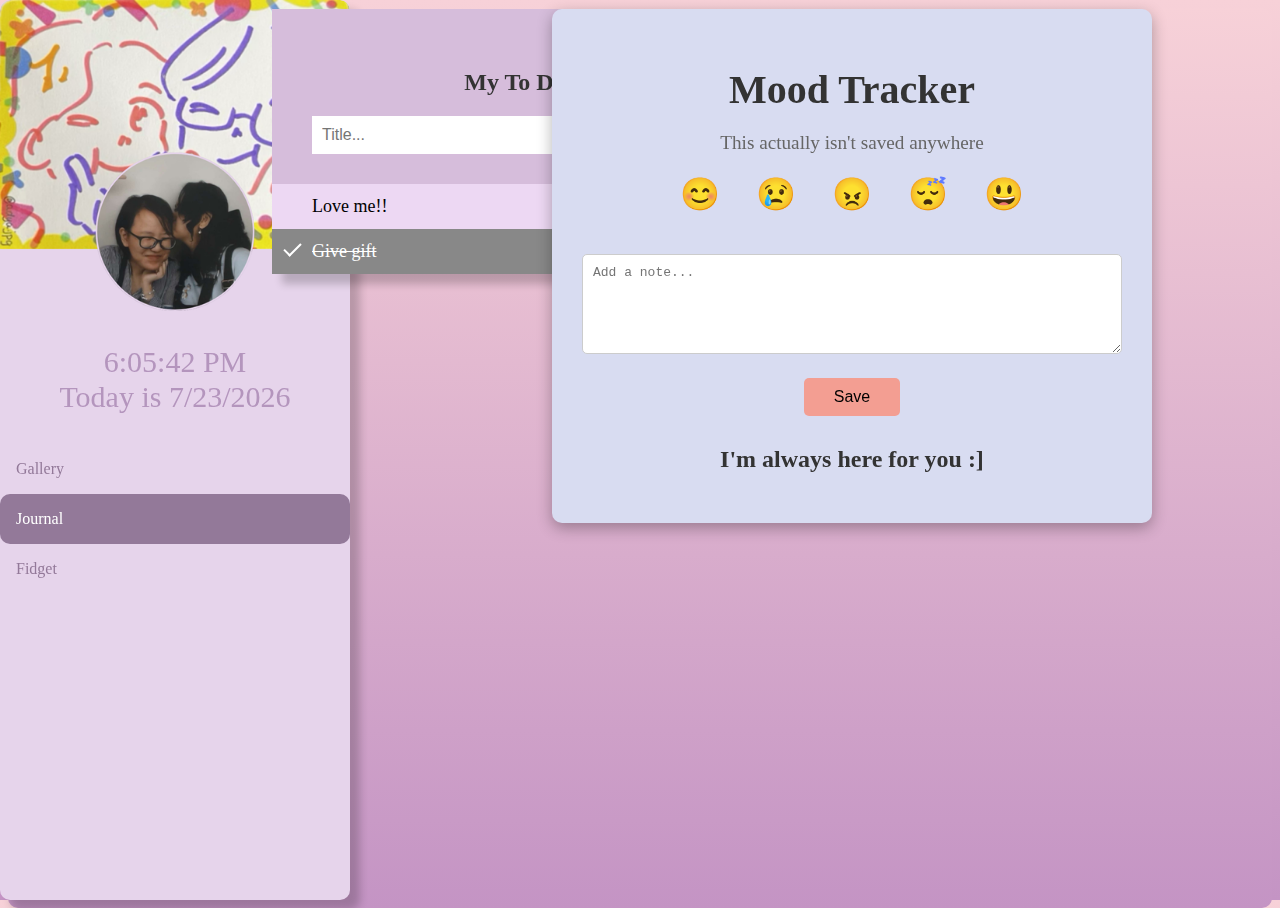
==== td.html @ 49b5926c "Add files via upload" ====
<!DOCTYPE html>
<html>
    <head>
        <title>
            ♡
        </title>
        <meta charset="UTF-8">
    <meta name="viewport" content="width=device-width, initial-scale=1.0">
        </head>
        <link rel="stylesheet" href="style.css">
        <script src="td.js"></script>
            <div class="sidebar">
                <img src="side.png" alt="majo" style="width: 100%;">

                
                <p style="font-size: 30px; color: rgb(180, 149, 189); text-align: center; height: 5px;"><span id="time"></span></p>
                <script>
                var dt = new Date();
                document.getElementById("time").innerHTML = dt.toLocaleTimeString();
                </script>

                <p style="font-size: 30px; color: rgb(180, 149, 189); text-align: center;">Today is <span id="date"></span></p>
                    <script>
                    var dt = new Date();
                    document.getElementById("date").innerHTML = dt.toLocaleDateString();
                    </script>
              
                <a href="home.html">Gallery</a>
                <a class="active" href="#news">Journal</a>
                <a href="fidget.html">Fidget</a>
                <iframe style="border-radius:12px" src="https://open.spotify.com/embed/playlist/1Rt3HAIh7VcSddDTkrA2cC?utm_source=generator" width="100%" height="250px" frameBorder="0" allowfullscreen="" allow="autoplay; clipboard-write; encrypted-media; fullscreen; picture-in-picture" loading="lazy"></iframe>

              </div>
              
              <!-- Page content -->
              <div class="content">
                <div class="todo"style="width: 150%;">
                <div id="myDIV" class="header">
                    <h2>My To Do List</h2>
                    <input type="text" id="myInput" placeholder="Title...">
                    <span onclick="newElement()" class="addBtn">Add</span>
                  </div>
                  
                  <ul id="myUL">
                    <li>Love me!!</li>
                    <li class="checked">Give gift</li>
                  </ul>
              </div>
              <div class="container">
                <h1>Mood Tracker</h1>
                <p>This actually isn't saved anywhere</p>
                <div class="mood-selector">
                    <button class="mood-btn" data-mood="happy">😊</button>
                    <button class="mood-btn" data-mood="sad">😢</button>
                    <button class="mood-btn" data-mood="angry">😠</button>
                    <button class="mood-btn" data-mood="tired">😴</button>
                    <button class="mood-btn" data-mood="excited">😃</button>
                </div>
                <textarea id="note" placeholder="Add a note..."></textarea>
                <button id="save-btn">Save</button>
                <h2>I'm always here for you :]</h2>
                <div id="today-mood"></div>
                <div id="save-message" class="hidden"></div>
        
            </div>
       
            <script src="script.js"></script>
        
            </div>
        </body>
---- style.css ----
body, html {
    height: 100%;
    background-image: linear-gradient(rgb(247, 209, 216), rgb(196, 148, 196));
  }

  /*gallery*/
  div.gallery {
    margin: 10px;
    border: 1px solid #ccc;
    float: left;
    width: 180px;
    box-shadow: 10px 10px 8px rgba(0,0,0,0.2) ;
  }
  
  div.gallery:hover {
    border: 1px solid #777;
  }
  
  div.gallery img {
    width: 100%;
    height: auto;
  }
  
  div.desc {
    padding: 15px;
    text-align: center;
    background-color: #e6d4eb;
  }

  /*sidebar*/
.sidebar {
    margin: 0;
    padding: 0;
    width: 350px;
    background-color: #e6d4eb;
    position: fixed;
    height: 100%;
    left: 0;
    top: 0;
    overflow: auto;
    box-shadow: 10px 10px 8px rgba(0,0,0,0.2);
  }
  
  /* Sidebar links */
  .sidebar a {
    display: block;
    color: rgb(147, 121, 153);
    padding: 16px;
    text-decoration: none;
  }
  
  /* Active/current link */
  .sidebar a.active {
    background-color: rgb(147, 121, 153);
    color: white;
  }
  
  /* Links on mouse-over */
  .sidebar a:hover:not(.active) {
    background-color: rgb(147, 121, 153);
    color: white;
  }
  
  /* Page content. The value of the margin-left property should match the value of the sidebar's width property */
  div.content {
    left: 20%;
    padding: 1px 16px;
    height: 1000px;
    position: fixed;    
  }
  
  /* On screens that are less than 700px wide, make the sidebar into a topbar */
  @media screen and (max-width: 700px) {
    .sidebar {
      width: 100%;
      height: auto;
      position: relative;
    }
    .sidebar a {float: left;}
    div.content {margin-left: 0;}
  }
  
  /* On screens that are less than 400px, display the bar vertically, instead of horizontally */
  @media screen and (max-width: 400px) {
    .sidebar a {
      text-align: center;
      float: none;
    }
  }

  /*TODO*/
  * {
    box-sizing: border-box;
    border-radius: 10px;
  }
  
  /* Remove margins and padding from the list */
  ul {
    box-shadow: 10px 10px 8px rgba(0,0,0,0.2);
    margin: 0;
    padding: 0;
    border-radius: 0;
  }
  
  /* Style the list items */
  ul li {
    cursor: pointer;
    position: relative;
    padding: 12px 8px 12px 40px;
    background: #edd8f3;
    font-size: 18px;
    transition: 0.2s;
    list-style-type: none;
    border-radius: 0;
  
    /* make the list items unselectable */
    -webkit-user-select: none;
    -moz-user-select: none;
    -ms-user-select: none;
    user-select: none;
  }
  
  /* Set all odd list items to a different color (zebra-stripes) */
  ul li:nth-child(odd) {
    background: #edd8f3;
  }
  
  /* Darker background-color on hover */
  ul li:hover {
    background: #ccbace;
  }
  
  /* When clicked on, add a background color and strike out text */
  ul li.checked {
    background: #888;
    color: #fff;
    text-decoration: line-through;
  }
  
  /* Add a "checked" mark when clicked on */
  ul li.checked::before {
    content: '';
    position: absolute;
    border-color: #fff;
    border-style: solid;
    border-width: 0 2px 2px 0;
    top: 10px;
    left: 16px;
    transform: rotate(45deg);
    height: 15px;
    width: 7px;
  }
  
  /* Style the close button */
  .close {
    position: absolute;
    right: 0;
    top: 0;
    padding: 12px 16px 12px 16px;
  }
  
  .close:hover {
    background-color: #a282d4;
    color: rgb(233, 195, 195);
  }
  
  /* Style the header */
  .header {
    background-color: #d6bddb;
    padding: 30px 40px;
    color:   rgb(233, 195, 195);
    text-align: center;
    box-shadow: 10px 10px 8px rgba(0,0,0,0.2);
    border-radius: 0;
  }
  
  /* Clear floats after the header */
  .header:after {
    content: "";
    display: table;
    clear: both;
  }
  
  /* Style the input */
  input {
    margin: 0;
    border: none;
    border-radius: 0;
    width: 75%;
    padding: 10px;
    float: left;
    font-size: 16px;
  }
  
  /* Style the "Add" button */
  .addBtn {
    padding: 10px;
    width: 25%;
    background: #d9d9d9;
    color: #555;
    float: left;
    text-align: center;
    font-size: 16px;
    cursor: pointer;
    transition: 0.3s;
    border-radius: 0;
  }
  
  .addBtn:hover {
    background-color: #bbb;
  }

  /*mood tracker*/

  /* Styling the container that holds the app's content */
  .container {
    width: 90%;
    max-width: 600px;
    right: 10%;
    top: 1%;
    position: fixed;
    background-color: #d8dcf1;
    padding: 30px;
    border-radius: 10px;
    text-align: center;
    box-shadow: 0 5px 15px rgba(0, 0, 0, 0.3);
  }

  h1 {
    font-size: 2.5em;
    margin-bottom: 10px;
    color: #333;
  }
  
  p {
    font-size: 1.2em;
    color: #666;
  }
  
  .mood-selector {
    margin: 20px 0;
  }
  
  .mood-btn {
    font-size: 2em;
    background: none;
    border: none;
    cursor: pointer;
    margin: 0 10px;
    transition: transform 0.2s;
  }
  

  .mood-btn:hover,
  .mood-btn.selected {
    transform: scale(1.2);
  }
  

  textarea {
    width: 100%;
    height: 100px;
    margin: 20px 0;
    padding: 10px;
    font-size: 1em;
    border-radius: 5px;
    border: 1px solid #ccc;
  }
  
  #save-btn {
    padding: 10px 30px;
    font-size: 1em;
    cursor: pointer;
    background-color: #f39e92;
    border: none;
    border-radius: 5px;
    transition: background-color 0.3s;
  }
  
  /* Hover state styling for the Save button */
  #save-btn:hover {
    /* Change the background color when hovered */
    background-color: #acb6e5;
  }
  
  /* Styling for the "Your mood today" heading (h2) */
  h2 {
    /* Add margin to create space above the heading */
    margin-top: 30px;
  
    /* Dark text color for contrast */
    color: #333;
  }
  
  /* Styling for the section where today's mood is displayed */
  #today-mood {
    /* Add margin for spacing above the displayed mood */
    margin-top: 20px;
  
    /* Larger font size to make the displayed mood stand out */
    font-size: 2em;
  }
  
  /* Styling for the message that appears after saving the mood */
  #save-message {
    /* Add margin for spacing above the message */
    margin-top: 20px;
  
    /* Font size for the message text */
    font-size: 1.2em;
  
    /* Green color to indicate success */
    color: green;
  }
  
  /* Hidden class to hide the message by default */
  .hidden {
    display: none;
  }
  
  /* Styling for different mood-based background gradients */
  body.happy {
    background-image: linear-gradient(135deg, #fbc2eb, #a6c1ee);
  }
  
  body.sad {
    background-image: linear-gradient(135deg, #74ebd5, #acb6e5);
  }
  
  body.angry {
    background-image: linear-gradient(135deg, #ff758c, #ff7eb3);
  }
  
  body.tired {
    background-image: linear-gradient(135deg, #757f9a, #d7dde8);
  }
  
  body.excited {
    background-image: linear-gradient(135deg, #fce38a, #f38181);
  }

  /*FIDGETS*/
  .slidecontainer {
    width: 50%;
    left: 30%;
    top: 10%;
    position: fixed;
     /* Width of the outside container */
  }
  
  /* The slider itself */
  .slider {
    -webkit-appearance: none;  /* Override default CSS styles */
    appearance: none;
    width: 100%; /* Full-width */
    height: 25px; /* Specified height */
    background: #cc5252; 
    outline: none; /* Remove outline */
    opacity: 0.7; /* Set transparency (for mouse-over effects on hover) */
    -webkit-transition: .2s; /* 0.2 seconds transition on hover */
    transition: opacity .2s;
  }
  
  /* Mouse-over effects */
  .slider:hover {
    opacity: 1; /* Fully shown on mouse-over */
  }
  
  /* The slider handle (use -webkit- (Chrome, Opera, Safari, Edge) and -moz- (Firefox) to override default look) */
  .slider::-webkit-slider-thumb {
    -webkit-appearance: none; /* Override default look */
    appearance: none;
    width: 25px; /* Set a specific slider handle width */
    height: 25px; /* Slider handle height */
    background: #04AA6D; /* Green background */
    cursor: pointer; /* Cursor on hover */
  }
  
  .slider::-moz-range-thumb {
    width: 25px; /* Set a specific slider handle width */
    height: 25px; /* Slider handle height */
    background: #04AA6D; /* Green background */
    cursor: pointer; /* Cursor on hover */
  }

  .slider {
    -webkit-appearance: none;
    width: 100%;
    height: 15px;
    border-radius: 5px;  
    background: #d38888;
    outline: none;
    opacity: 0.7;
    -webkit-transition: .2s;
    transition: opacity .2s;
  }
  
  .slider::-webkit-slider-thumb {
    -webkit-appearance: none;
    appearance: none;
    width: 25px;
    height: 25px;
    border-radius: 50%; 
    background: #735388;
    cursor: pointer;
  }
  
  .slider::-moz-range-thumb {
    width: 25px;
    height: 25px;
    border-radius: 50%;
    background: #04AA6D;
    cursor: pointer;
  }

  .flip-box {
    background-color: transparent;
    width: 382px;
    height: 369px;
    border: 1px solid #f1f1f1;
    perspective: 1000px; 
    top: 30%;
    right: 20%;
    position: fixed;/* Remove this if you don't want the 3D effect */
  }
  
  /* This container is needed to position the front and back side */
  .flip-box-inner {
    position: relative;
    width: 100%;
    height: 100%;
    text-align: center;
    transition: transform 0.8s;
    transform-style: preserve-3d;
  }
  
  /* Do an horizontal flip when you move the mouse over the flip box container */
  .flip-box:hover .flip-box-inner {
    transform: rotateY(180deg);
  }
  
  /* Position the front and back side */
  .flip-box-front, .flip-box-back {
    position: absolute;
    width: 100%;
    height: 100%;
    -webkit-backface-visibility: hidden; /* Safari */
    backface-visibility: hidden;
  }
  
  /* Style the front side */
  .flip-box-front {
    background-image: url(3.png);
  }
  
  /* Style the back side */
  .flip-box-back {
    background-image: url(4.png);
    transform: rotateY(180deg);
  }

  .flip-box2 {
    background-color: transparent;
    width: 382px;
    height: 369px;
    border: 1px solid #f1f1f1;
    perspective: 1000px; 
    position: fixed;
    top: 30%;
    left: 30%;/* Remove this if you don't want the 3D effect */
  }
  
  /* This container is needed to position the front and back side */
  .flip-box-inner2 {
    position: relative;
    width: 100%;
    height: 100%;
    text-align: center;
    transition: transform 0.8s;
    transform-style: preserve-3d;
  }
  
  /* Do an horizontal flip when you move the mouse over the flip box container */
  .flip-box2:hover .flip-box-inner2 {
    transform: rotateY(180deg);
  }
  
  /* Position the front and back side */
  .flip-box-front2, .flip-box-back2 {
    position: absolute;
    width: 100%;
    height: 100%;
    -webkit-backface-visibility: hidden; /* Safari */
    backface-visibility: hidden;
  }

  .flip-box2:hover .flip-box-inner2 {
    color: black;
    transform: rotateX(180deg);
  }

  .flip-box-front2 {
    background-image: url(scfrront.png);
    background-size: cover;
  }
  .flip-box-back2 {
    background-image: url(scback.png);
    background-size: cover;
    transform: rotateX(180deg);
  }
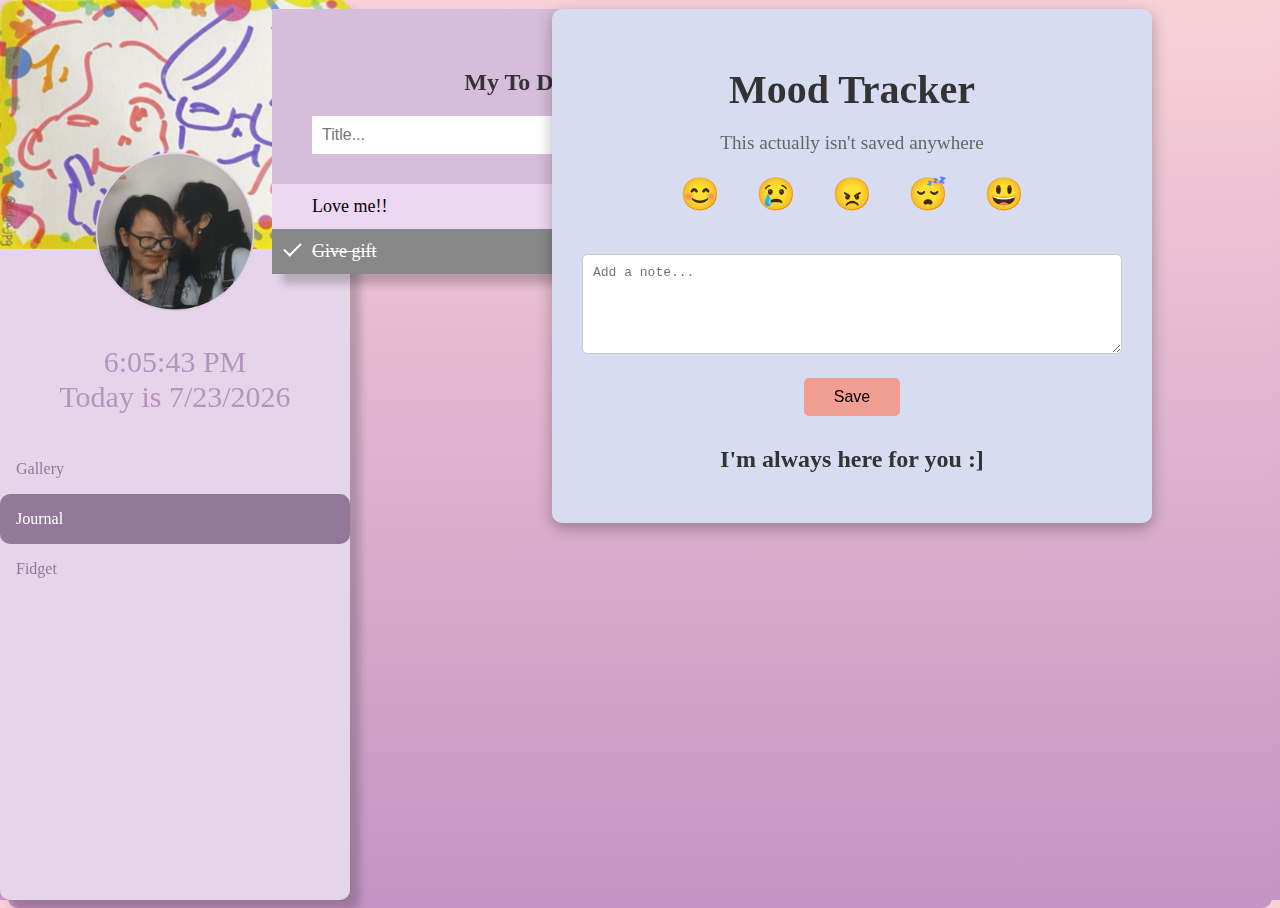
==== commit 8ef784fa: "Update td.html" ====
--- a/td.html
+++ b/td.html
@@ -25,7 +25,7 @@
                     document.getElementById("date").innerHTML = dt.toLocaleDateString();
                     </script>
               
-                <a href="home.html">Gallery</a>
+                <a href="index.html">Gallery</a>
                 <a class="active" href="#news">Journal</a>
                 <a href="fidget.html">Fidget</a>
                 <iframe style="border-radius:12px" src="https://open.spotify.com/embed/playlist/1Rt3HAIh7VcSddDTkrA2cC?utm_source=generator" width="100%" height="250px" frameBorder="0" allowfullscreen="" allow="autoplay; clipboard-write; encrypted-media; fullscreen; picture-in-picture" loading="lazy"></iframe>
